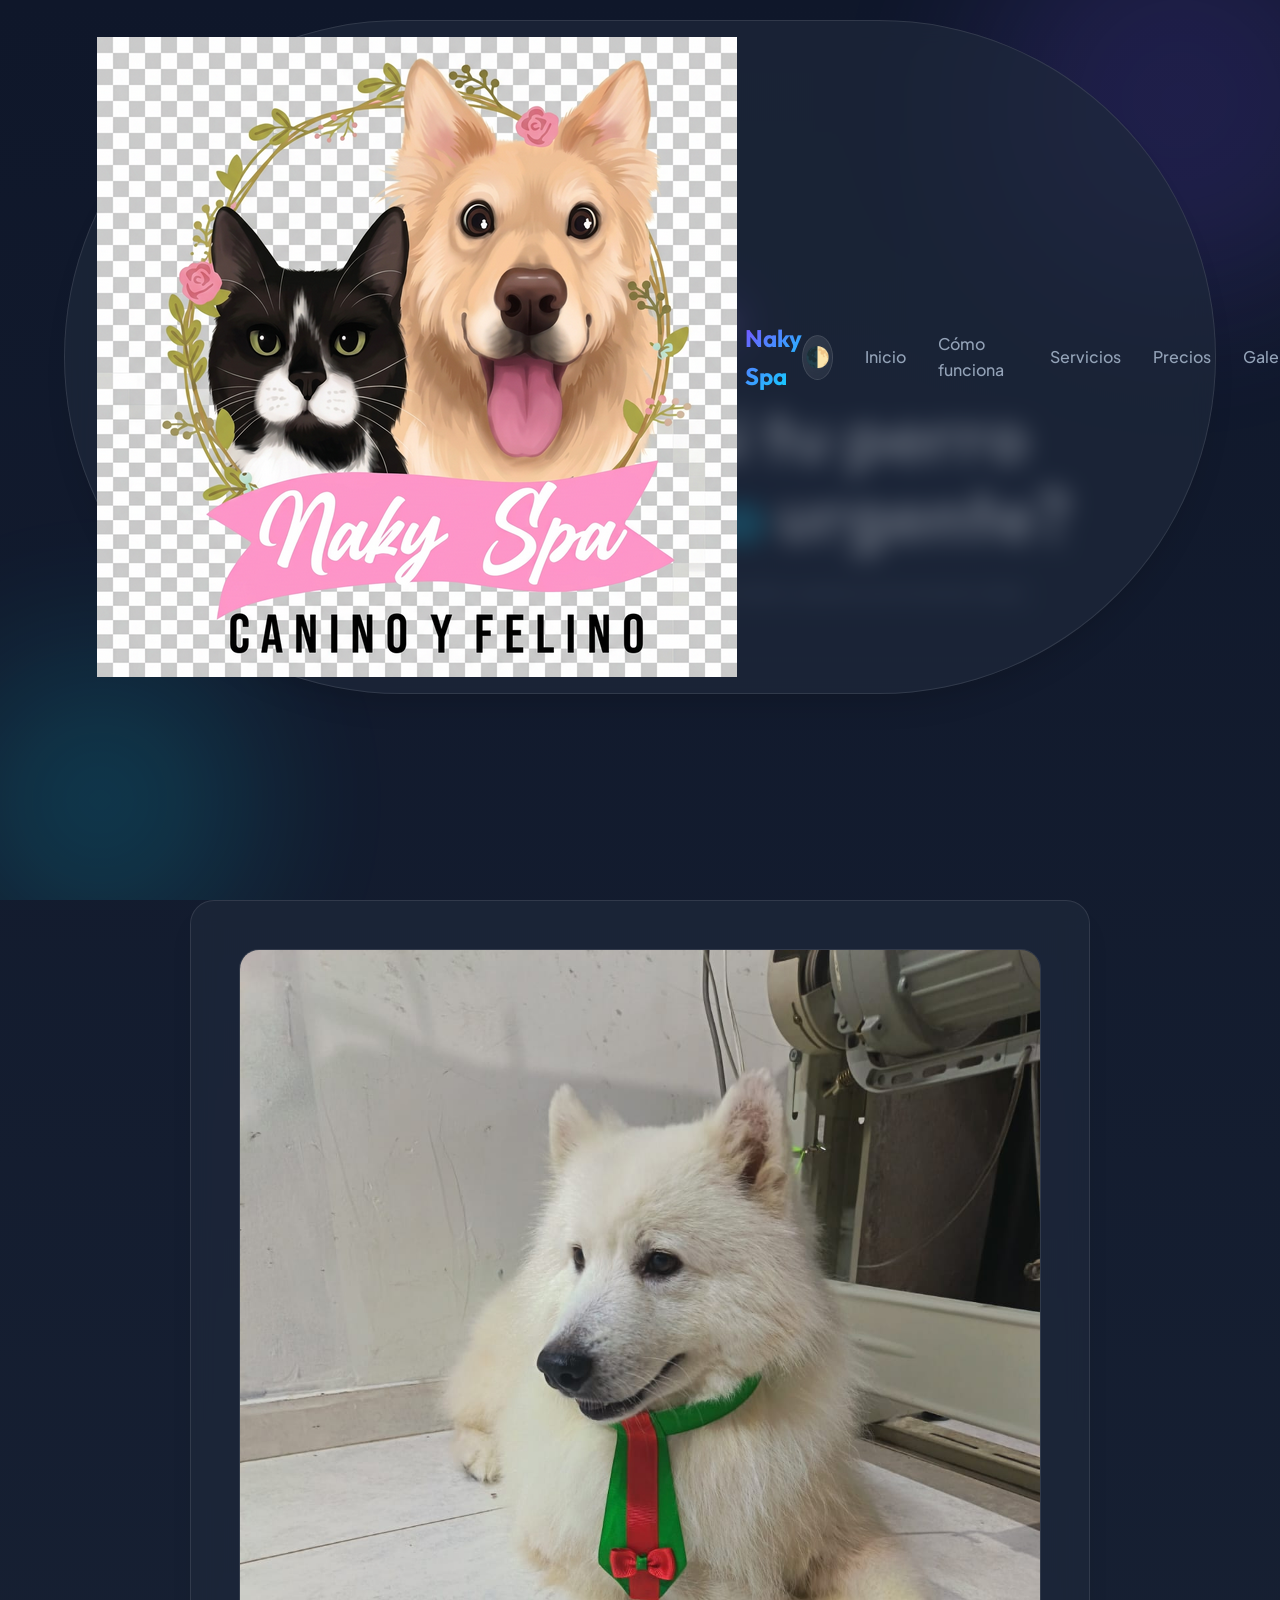
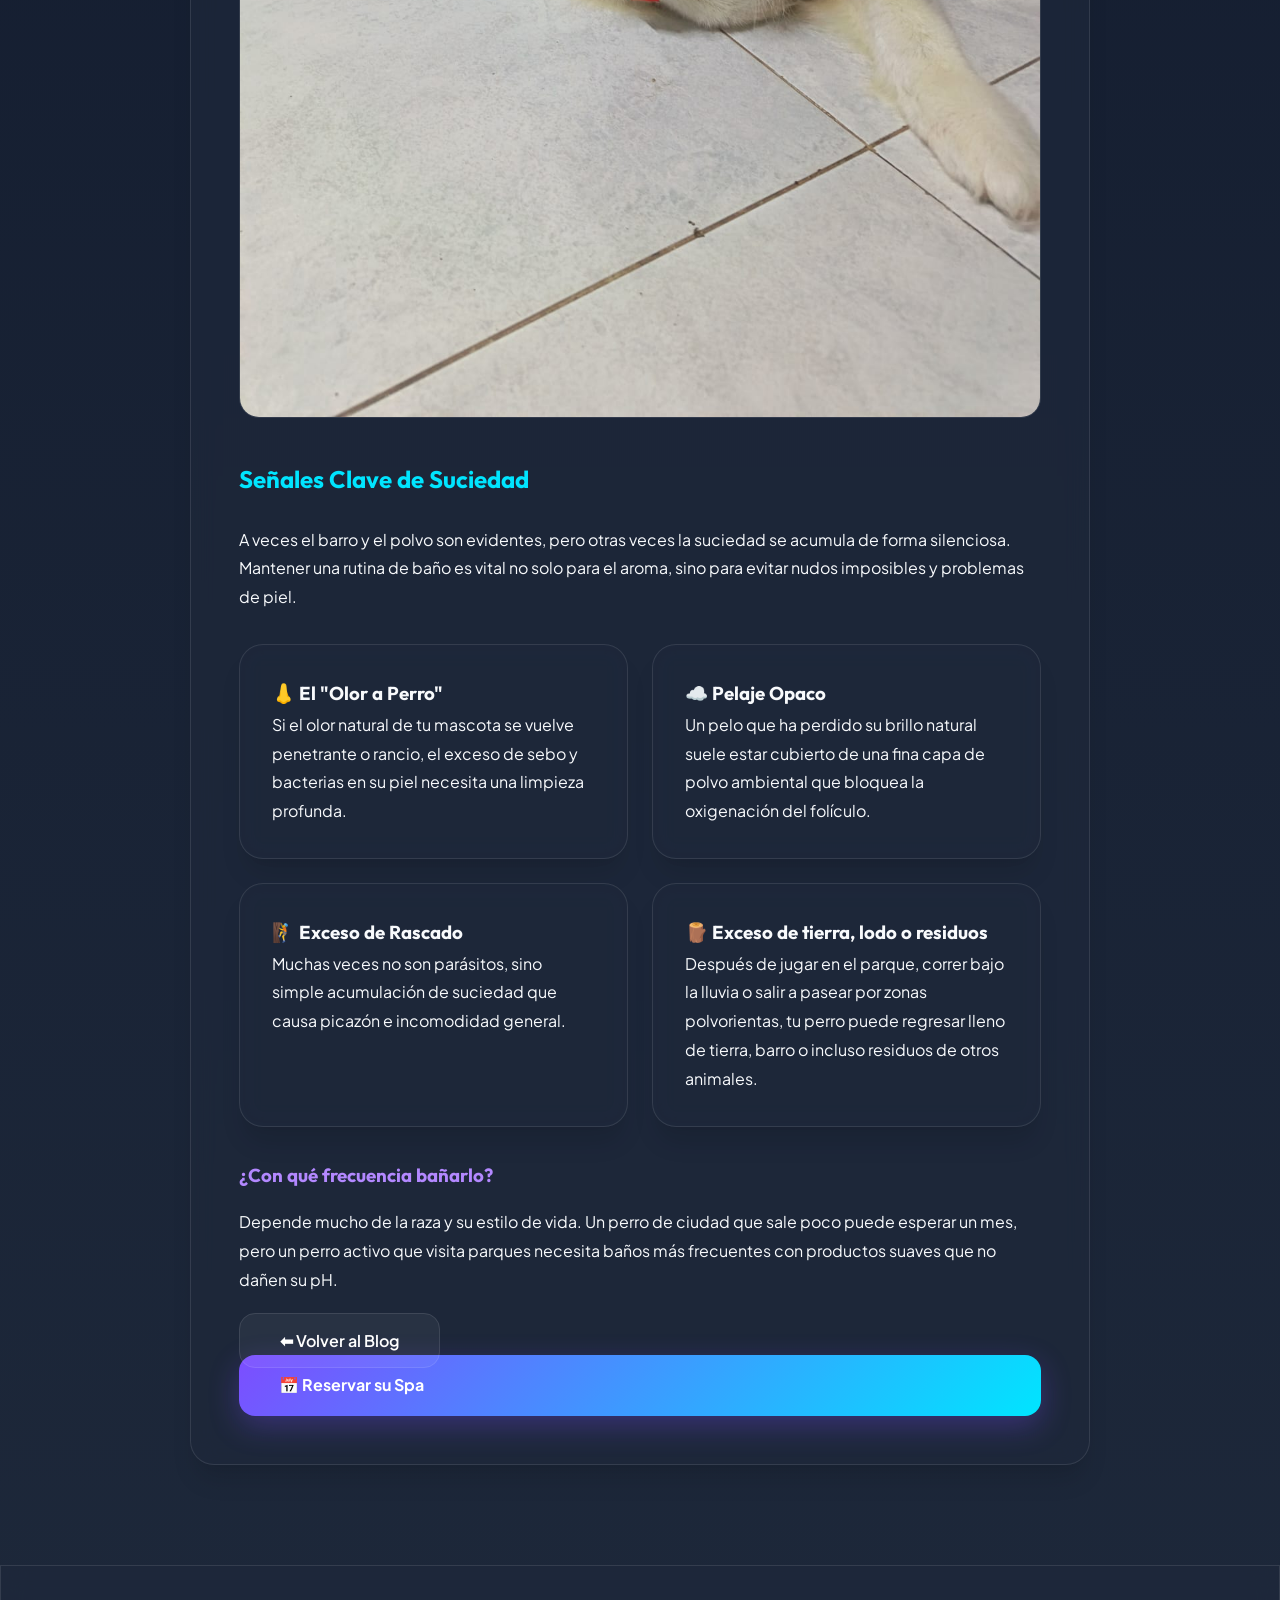
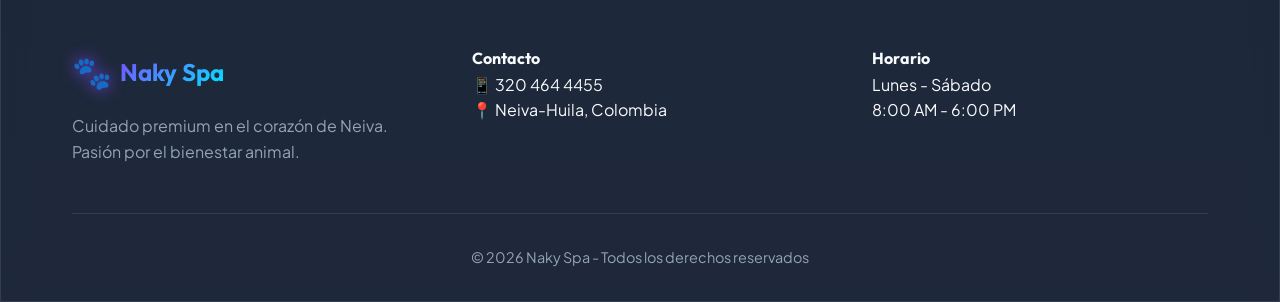
==== Baños.html @ 5f225175 "Add files via upload Signed-off-by: omarcachayag-design <omarcachayag@gmail.com>" ====
<!DOCTYPE html>
<html lang="es">

<head>
    <meta charset="UTF-8">
    <meta name="viewport" content="width=device-width, initial-scale=1.0">
    <title>Higiene y Baño - Naky Spa</title>
    <link rel="stylesheet" href="estilos.css">
</head>

<body>

    <!-- Fondos Animados -->
    <div class="bg-blobs">
        <div class="blob blob-1"></div>
        <div class="blob blob-2"></div>
    </div>
    <div id="emoji-container"></div>
    <div id="notif-container" class="notif-container"></div>


    <!-- Header Glass -->
    <header class="glass">
        <div class="header-contenido">
            <div class="logo">
                <img src="imagenes/logo_transparent.png" alt="Naky Spa Logo" class="logo-img">
                <span class="logo-texto">Naky Spa</span>
            </div>
            <nav>
                <button class="theme-toggle" id="theme-toggle" title="Cambiar modo">🌓</button>
                <a href="index.html#inicio">Inicio</a>
                <a href="index.html#proceso">Cómo funciona</a>
                <a href="index.html#servicios">Servicios</a>
                <a href="index.html#precios">Precios</a>
                <a href="index.html#galeria">Galería</a>
                <a href="blog.html">Blog</a>
                <a href="index.html#carrito" class="btn-nav">Reservar</a>
            </nav>
            <button class="menu-toggle" onclick="toggleMenu()" aria-label="Menu">☰</button>

        </div>
    </header>

    <main>
        <!-- HERO SECTION POST -->
        <section class="hero hero-blog">
            <div class="container">
                <div class="hero-grid" style="grid-template-columns: 1fr;">
                    <div class="hero-text" data-aos="fade-up" style="text-align: center; max-width: 900px; margin: 0 auto;">
                        <span class="hero-badge">🐾 Higiene Canina</span>
                        <h1 class="hero-titulo">¿Cómo saber si tu perro <span class="texto-destacado">necesita un baño</span> urgente?</h1>
                        <p class="hero-descripcion">
                            No esperes a que el olor sea insoportable. Estas señales te dirán cuándo es el momento ideal.
                        </p>
                    </div>
                </div>
            </div>
        </section>

        <!-- POST CONTENT -->
        <section id="contenido-post" style="padding-top: 0;">
            <div class="container">
                <div class="form-glass glass" style="max-width: 900px; margin: 0 auto; line-height: 1.8;">
                    <img src="imagenes/corte7.jpeg" alt="Baño Canino" style="width: 100%; border-radius: 20px; margin-bottom: 2rem; border: 1px solid var(--glass-border);">
                    
                    <h2 style="margin-bottom: 1.5rem; color: var(--secondary);">Señales Clave de Suciedad</h2>
                    <p style="margin-bottom: 1.5rem;">
                        A veces el barro y el polvo son evidentes, pero otras veces la suciedad se acumula de forma silenciosa. Mantener una rutina de baño es vital no solo para el aroma, sino para evitar nudos imposibles y problemas de piel.
                    </p>

                    <div style="display: grid; grid-template-columns: repeat(auto-fit, minmax(300px, 1fr)); gap: 1.5rem; margin: 2rem 0;">
                        <div class="service-card glass">
                            <h3>👃 El "Olor a Perro"</h3>
                            <p>Si el olor natural de tu mascota se vuelve penetrante o rancio, el exceso de sebo y bacterias en su piel necesita una limpieza profunda.</p>
                        </div>
                        <div class="service-card glass">
                            <h3>☁️ Pelaje Opaco</h3>
                            <p>Un pelo que ha perdido su brillo natural suele estar cubierto de una fina capa de polvo ambiental que bloquea la oxigenación del folículo.</p>
                        </div>
                        <div class="service-card glass">
                            <h3>🧗 Exceso de Rascado</h3>
                            <p>Muchas veces no son parásitos, sino simple acumulación de suciedad que causa picazón e incomodidad general.</p>
                        </div>
                        <div class="service-card glass">
                            <h3>🪵 Exceso de tierra, lodo o residuos</h3>
                            <p>Después de jugar en el parque, correr bajo la lluvia o salir a pasear por zonas polvorientas, tu perro puede regresar lleno de tierra, barro o incluso residuos de otros animales.</p>
                        </div>
                    </div>

                    <h3 style="margin: 2rem 0 1rem; color: var(--primary-light);">¿Con qué frecuencia bañarlo?</h3>
                    <p style="margin-bottom: 2rem;">
                        Depende mucho de la raza y su estilo de vida. Un perro de ciudad que sale poco puede esperar un mes, pero un perro activo que visita parques necesita baños más frecuentes con productos suaves que no dañen su pH.
                    </p>

                    <div class="btn-group">
                        <a href="blog.html" class="btn-outline">⬅ Volver al Blog</a>
                        <a href="index.html#carrito" class="btn-main">📅 Reservar su Spa</a>
                    </div>
                </div>
            </div>
        </section>
    </main>

    <footer class="glass">
        <div class="container">
            <div class="footer-grid">
                <div>
                    <div class="logo" style="margin-bottom: 1rem">
                        <span class="logo-icon">🐾</span>
                        <span class="logo-texto">Naky Spa</span>
                    </div>
                    <p style="color: var(--text-muted)">Cuidado premium en el corazón de Neiva. Pasión por el bienestar animal.</p>
                </div>
                <div>
                    <h4>Contacto</h4>
                    <p>📱 320 464 4455</p>
                    <p>📍 Neiva-Huila, Colombia</p>
                </div>
                <div>
                    <h4>Horario</h4>
                    <p>Lunes - Sábado</p>
                    <p>8:00 AM - 6:00 PM</p>
                </div>
            </div>
            <div class="footer-bottom">
                <p>© 2026 Naky Spa - Todos los derechos reservados</p>
            </div>
        </div>
    </footer>

    <script>
        // Theme Management
        const themeToggle = document.getElementById('theme-toggle');
        const body = document.body;

        const currentTheme = localStorage.getItem('theme');
        if (currentTheme) {
            body.classList.add(currentTheme);
            if (currentTheme === 'light-mode') {
                themeToggle.innerText = '🌙';
            }
        }

        themeToggle.addEventListener('click', () => {
            body.classList.toggle('light-mode');
            let theme = 'dark-mode';
            if (body.classList.contains('light-mode')) {
                theme = 'light-mode';
                themeToggle.innerText = '🌙';
            } else {
                themeToggle.innerText = '🌓';
            }
            localStorage.setItem('theme', theme);
        });

        // Floating Emojis Logic
        const emojiContainer = document.getElementById('emoji-container');
        const emojis = ['🐶', '🐱', '🐾', '✨', '🛁'];

        function createFloatingEmoji() {
            const emoji = document.createElement('div');
            emoji.className = 'floating-emoji';
            emoji.innerText = emojis[Math.floor(Math.random() * emojis.length)];
            emoji.style.left = Math.random() * 100 + 'vw';
            const size = 1.5 + Math.random() * 2;
            emoji.style.fontSize = size + 'rem';
            const duration = 8 + Math.random() * 4;
            emoji.style.animationDuration = duration + 's';
            emojiContainer.appendChild(emoji);
            setTimeout(() => { emoji.remove(); }, duration * 1000);
        }
        setInterval(createFloatingEmoji, 800);

        function toggleMenu() {
            const nav = document.querySelector('header nav');
            nav.classList.toggle('active');
        }

        function closeMenu() {
            const nav = document.querySelector('header nav');
            nav.classList.remove('active');
        }
    </script>
</body>

</html>
---- estilos.css ----
/* ============================================
   NAKY SPA - MODERN PREMIUM DESIGN SYSTEM
   ============================================ */

@import url('https://fonts.googleapis.com/css2?family=Outfit:wght@300;400;500;600;700;800&family=Plus+Jakarta+Sans:wght@300;400;500;600;700;800&display=swap');

:root {
    /* Color Palette - Premium Lavender & Mint */
    --primary: #7C4DFF;
    --primary-light: #B388FF;
    --primary-dark: #6200EA;
    --secondary: #00E5FF;
    --accent: #FF4081;

    /* Neutral Palette */
    --bg-dark: #0F172A;
    --bg-card: rgba(30, 41, 59, 0.7);
    --text-main: #F8FAFC;
    --text-muted: #94A3B8;
    --white: #FFFFFF;

    /* Gradients */
    --grad-primary: linear-gradient(135deg, #7C4DFF 0%, #00E5FF 100%);
    --grad-dark: linear-gradient(180deg, #0F172A 0%, #1E293B 100%);
    --grad-glass: linear-gradient(135deg, rgba(255, 255, 255, 0.1) 0%, rgba(255, 255, 255, 0.05) 100%);

    /* Glassmorphism */
    --glass-bg: rgba(30, 41, 59, 0.7);
    --glass-border: rgba(255, 255, 255, 0.1);
    --glass-blur: blur(12px);

    /* Layout & Effects */
    --shadow-sm: 0 2px 4px rgba(0, 0, 0, 0.1);
    --shadow-md: 0 10px 15px -3px rgba(0, 0, 0, 0.1), 0 4px 6px -2px rgba(0, 0, 0, 0.05);
    --shadow-lg: 0 20px 25px -5px rgba(0, 0, 0, 0.1), 0 10px 10px -5px rgba(0, 0, 0, 0.04);
    --radius-sm: 8px;
    --radius-md: 16px;
    --radius-lg: 24px;
    --radius-full: 9999px;

    --transition: all 0.4s cubic-bezier(0.4, 0, 0.2, 1);
}

/* Light Mode Overrides */
body.light-mode {
    --bg-dark: #F8FAFC;
    --grad-dark: linear-gradient(180deg, #F8FAFC 0%, #E2E8F0 100%);
    --bg-card: rgba(255, 255, 255, 0.7);
    --text-main: #0F172A;
    --text-muted: #475569;
    --glass-bg: rgba(255, 255, 255, 0.7);
    --glass-border: rgba(15, 23, 42, 0.1);
}

body.light-mode .blob {
    opacity: 0.1;
}

body.light-mode .glass-hover:hover {
    background: rgba(15, 23, 42, 0.05);
}

body.light-mode .btn-outline,
body.light-mode .form-group input,
body.light-mode .form-group select,
body.light-mode nav a:hover,
body.light-mode nav a.active,
body.light-mode .menu-toggle {
    color: var(--text-main) !important;
}

body.light-mode .hero-titulo,
body.light-mode .seccion-header h2,
body.light-mode .price-value {
    color: var(--text-main);
}


/* Theme Toggle Button */
.theme-toggle {
    background: var(--grad-glass);
    border: 1px solid var(--glass-border);
    backdrop-filter: var(--glass-blur);
    width: 45px;
    height: 45px;
    border-radius: 50%;
    display: flex;
    align-items: center;
    justify-content: center;
    cursor: pointer;
    font-size: 1.25rem;
    transition: var(--transition);
    color: var(--white);
}

.theme-toggle:hover {
    transform: rotate(15deg) scale(1.1);
    border-color: var(--primary);
}

body.light-mode .theme-toggle {
    color: var(--bg-dark);
}

/* Floating Emojis Background */
#emoji-container {
    position: fixed;
    top: 0;
    left: 0;
    width: 100%;
    height: 100%;
    pointer-events: none;
    z-index: -1;
    overflow: hidden;
}

.floating-emoji {
    position: absolute;
    bottom: -50px;
    font-size: 2rem;
    opacity: 0.4;
    user-select: none;
    animation: floatUp 10s linear forwards;
}

@keyframes floatUp {
    0% {
        transform: translateY(0) rotate(0deg);
        opacity: 0;
    }

    10% {
        opacity: 0.4;
    }

    90% {
        opacity: 0.4;
    }

    100% {
        transform: translateY(-110vh) rotate(360deg);
        opacity: 0;
    }
}

body.light-mode .floating-emoji {
    opacity: 0.3;
}

/* Base Styles */
* {


    margin: 0;
    padding: 0;
    box-sizing: border-box;
}

html {
    scroll-behavior: smooth;
}

body {
    font-family: 'Plus Jakarta Sans', sans-serif;
    background-color: var(--bg-dark);
    background-image: var(--grad-dark);
    color: var(--text-main);
    line-height: 1.6;
    overflow-x: hidden;
    min-height: 100vh;
}

h1,
h2,
h3,
h4,
.logo-texto {
    font-family: 'Outfit', sans-serif;
    font-weight: 700;
}

a {
    text-decoration: none;
    color: inherit;
    transition: var(--transition);
}

ul {
    list-style: none;
}

/* Glassmorphism Utilities */
.glass {
    background: var(--glass-bg);
    backdrop-filter: var(--glass-blur);
    border: 1px solid var(--glass-border);
    box-shadow: var(--shadow-lg);
}

.glass-hover:hover {
    background: rgba(255, 255, 255, 0.15);
    border-color: rgba(255, 255, 255, 0.2);
    transform: translateY(-5px);
}

/* Layout */
.container {
    max-width: 1200px;
    margin: 0 auto;
    padding: 0 2rem;
}

section {
    padding: 100px 0;
    position: relative;
    overflow: hidden;
}

/* Animaciones de fondo */
.bg-blobs {
    position: fixed;
    top: 0;
    left: 0;
    width: 100%;
    height: 100%;
    z-index: -1;
    overflow: hidden;
}

.blob {
    position: absolute;
    filter: blur(80px);
    opacity: 0.15;
    border-radius: 50%;
    animation: move 20s infinite alternate;
}

.blob-1 {
    width: 400px;
    height: 400px;
    background: var(--primary);
    top: -100px;
    right: -100px;
}

.blob-2 {
    width: 300px;
    height: 300px;
    background: var(--secondary);
    bottom: -50px;
    left: -50px;
    animation-delay: -5s;
}

@keyframes move {
    from {
        transform: translate(0, 0);
    }

    to {
        transform: translate(100px, 100px);
    }
}

/* ============================================
   COMPONENTES
   ============================================ */

/* Header */
header {
    position: fixed;
    top: 20px;
    left: 50%;
    transform: translateX(-50%);
    width: 90%;
    max-width: 1200px;
    z-index: 1000;
    padding: 1rem 2rem;
    border-radius: var(--radius-full);
    transition: var(--transition);
}

header.scrolled {
    top: 0;
    width: 100%;
    max-width: none;
    border-radius: 0;
    padding: 0.8rem 2rem;
    background: rgba(15, 23, 42, 0.9);
}

.header-contenido {
    display: flex;
    justify-content: space-between;
    align-items: center;
}

.logo {
    display: flex;
    align-items: center;
    gap: 0.5rem;
    font-size: 1.5rem;
}

.logo-icon {
    font-size: 2rem;
    filter: drop-shadow(0 0 8px var(--primary));
}

.logo-texto {
    background: var(--grad-primary);
    -webkit-background-clip: text;
    background-clip: text;
    -webkit-text-fill-color: transparent;
}

nav {
    display: flex;
    gap: 2rem;
    align-items: center;
}

nav a {
    font-weight: 500;
    color: var(--text-muted);
}

nav a:hover,
nav a.active {
    color: var(--white);
    text-shadow: 0 0 10px rgba(255, 255, 255, 0.5);
}

.btn-nav {
    padding: 0.6rem 1.5rem;
    background: var(--grad-primary);
    border-radius: var(--radius-full);
    color: var(--white) !important;
    font-weight: 600;
    box-shadow: 0 4px 15px rgba(124, 77, 255, 0.3);
}

.btn-nav:hover {
    transform: translateY(-2px);
    box-shadow: 0 6px 20px rgba(124, 77, 255, 0.5);
}

/* Hero Section */
.hero {
    min-height: 100vh;
    display: flex;
    align-items: center;
    padding-top: 120px;
}

.hero-grid {
    display: grid;
    grid-template-columns: 1fr 1fr;
    gap: 4rem;
    align-items: center;
}

.hero-badge {
    display: inline-block;
    padding: 1.9rem 1.4rem;
    background: rgba(124, 77, 255, 0.1);
    border: 1px solid rgba(124, 77, 255, 0.2);
    border-radius: var(--radius-full);
    color: var(--primary-light);
    font-size: 1.4rem;
    font-weight: 900;
    margin-bottom: 1.5rem;
}

.hero-titulo {
    font-size: 4.5rem;
    line-height: 1.1;
    margin-bottom: 1.5rem;
}

.texto-destacado {
    background: var(--grad-primary);
    -webkit-background-clip: text;
    background-clip: text;
    -webkit-text-fill-color: transparent;
}

.hero-descripcion {
    font-size: 1.125rem;
    color: var(--text-muted);
    margin-bottom: 2.5rem;
    max-width: 900px;
}

.hero-buttons {
    display: flex;
    gap: 1.5rem;
}

.btn-main {
    padding: 1rem 2.5rem;
    background: var(--grad-primary);
    border-radius: var(--radius-md);
    color: var(--white);
    font-weight: 700;
    display: flex;
    align-items: center;
    gap: 0.5rem;
    box-shadow: 0 10px 30px rgba(124, 77, 255, 0.3);
}

.btn-outline {
    padding: 1rem 2.5rem;
    border: 1px solid var(--glass-border);
    background: rgba(255, 255, 255, 0.05);
    border-radius: var(--radius-md);
    color: var(--white);
    font-weight: 600;
}

.hero-image-container {
    position: relative;
}

.hero-img-main {
    width: 100%;
    height: 500px;
    object-fit: cover;
    border-radius: var(--radius-lg);
    border: 1px solid var(--glass-border);
    box-shadow: var(--shadow-lg);
}

.hero-floating-card {
    position: absolute;
    bottom: 30px;
    right: -20px;
    padding: 1.5rem;
    border-radius: var(--radius-md);
    display: flex;
    align-items: center;
    gap: 1rem;
    animation: float 4s infinite ease-in-out;
}

@keyframes float {

    0%,
    100% {
        transform: translateY(0);
    }

    50% {
        transform: translateY(-20px);
    }
}

/* Features */
.features-grid {
    display: grid;
    grid-template-columns: repeat(auto-fit, minmax(250px, 1fr));
    gap: 2rem;
}

.feature-card {
    padding: 2.5rem;
    border-radius: var(--radius-lg);
    text-align: center;
}

.feature-icon {
    font-size: 3rem;
    margin-bottom: 1.5rem;
    display: block;
}

/* Step-by-Step (Didactic) */
.steps-container {
    display: grid;
    grid-template-columns: repeat(4, 1fr);
    gap: 2rem;
    margin-top: 4rem;
}

.step-card {
    padding: 2rem;
    border-radius: var(--radius-lg);
    position: relative;
}

.step-number {
    position: absolute;
    top: -20px;
    left: 20px;
    width: 40px;
    height: 40px;
    background: var(--grad-primary);
    border-radius: 50%;
    display: flex;
    align-items: center;
    justify-content: center;
    font-weight: 800;
}

/* Services */
.seccion-header {
    text-align: center;
    margin-bottom: 4rem;
}

.seccion-header h2 {
    font-size: 3rem;
    margin-top: 1rem;
}

.services-grid {
    display: grid;
    grid-template-columns: repeat(auto-fit, minmax(320px, 1fr));
    gap: 2rem;
}

.service-card {
    padding: 2rem;
    border-radius: var(--radius-lg);
    border: 1px solid var(--glass-border);
    transition: var(--transition);
}

.service-icon {
    font-size: 2.5rem;
    margin-bottom: 1.5rem;
}

/* Pricing */
.pricing-grid {
    display: grid;
    grid-template-columns: repeat(auto-fit, minmax(300px, 1fr));
    gap: 2rem;
    align-items: flex-start;
}

.price-card {
    padding: 3rem 2rem;
    border-radius: var(--radius-lg);
    text-align: center;
}

.price-card.featured {
    border: 2px solid var(--primary);
    transform: scale(1.05);
    background: rgba(124, 77, 255, 0.1);
}

.price-value {
    font-size: 3rem;
    font-weight: 800;
    margin: 1.5rem 0;
}

.price-features {
    margin-bottom: 2rem;
    text-align: left;
}

.price-features li {
    padding: 0.8rem 0;
    color: var(--text-muted);
    border-bottom: 1px solid var(--glass-border);
}

/* Form */
.booking-container {
    display: grid;
    grid-template-columns: 1.2fr 0.8fr;
    gap: 3rem;
}

.form-glass {
    padding: 3rem;
    border-radius: var(--radius-lg);
}

.form-group {
    margin-bottom: 1.5rem;
}

.form-group label {
    display: block;
    margin-bottom: 0.5rem;
    font-size: 0.9rem;
    color: var(--text-muted);
}

.form-group input,
.form-group select {
    width: 100%;
    padding: 1rem;
    background: rgba(255, 255, 255, 0.05);
    border: 1px solid var(--glass-border);
    border-radius: var(--radius-sm);
    color: var(--white);
    outline: none;
}

.form-group input:focus {
    border-color: var(--primary);
}

.btn-back-packages {
    transition: var(--transition);
}

.btn-back-packages:hover {
    color: var(--primary) !important;
    transform: translateX(-5px);
}

/* Notificaciones Toast */
.notif-container {
    position: fixed;
    top: 30px;
    right: 30px;
    z-index: 9999;
    display: flex;
    flex-direction: column;
    gap: 10px;
    pointer-events: none;
}

.toast {
    background: var(--glass-bg);
    backdrop-filter: var(--glass-blur);
    border: 1px solid var(--primary);
    padding: 1rem 2rem;
    border-radius: var(--radius-md);
    box-shadow: 0 10px 30px rgba(124, 77, 255, 0.2);
    display: flex;
    align-items: center;
    gap: 1rem;
    color: var(--text-main);
    transform: translateX(120%);
    transition: all 0.5s cubic-bezier(0.68, -0.55, 0.265, 1.55);
}

.toast.active {
    transform: translateX(0);
}

.toast-icon {
    font-size: 1.5rem;
    background: var(--grad-primary);
    -webkit-background-clip: text;
    background-clip: text;
    -webkit-text-fill-color: transparent;
}

@media (max-width: 640px) {
    .notif-container {
        top: auto;
        bottom: 20px;
        right: 20px;
        left: 20px;
        width: auto;
    }
    
    .toast {
        transform: translateY(150%);
        justify-content: center;
    }
    
    .toast.active {
        transform: translateY(0);
    }
}

/* Gallery - Masonry Style Grid */
.galeria-grid {
    columns: 4 250px;
    column-gap: 1.5rem;
}

.galeria-item {
    break-inside: avoid;
    margin-bottom: 1.5rem;
    border-radius: var(--radius-md);
    overflow: hidden;
    position: relative;
}

.galeria-item img {
    width: 100%;
    display: block;
}

.galeria-overlay {
    position: absolute;
    inset: 0;
    background: linear-gradient(to top, rgba(124, 77, 255, 0.8), transparent);
    opacity: 0;
    display: flex;
    align-items: flex-end;
    padding: 1.5rem;
    transition: var(--transition);
}

.galeria-item:hover .galeria-overlay {
    opacity: 1;
}

/* Footer */
footer {
    padding: 5rem 0 2rem;
    background: rgba(15, 23, 42, 0.5);
    border-top: 1px solid var(--glass-border);
}

.footer-grid {
    display: grid;
    grid-template-columns: repeat(auto-fit, minmax(200px, 1fr));
    gap: 4rem;
    margin-bottom: 3rem;
}

.footer-bottom {
    text-align: center;
    padding-top: 2rem;
    border-top: 1px solid var(--glass-border);
    color: var(--text-muted);
    font-size: 0.9rem;
}

/* Responsiveness */
@media (max-width: 968px) {
    section {
        padding: 60px 0;
    }

    .menu-toggle {
        display: flex !important;
        align-items: center;
        justify-content: center;
        background: var(--grad-glass);
        border: 1px solid var(--glass-border);
        color: var(--white);
        font-size: 1.5rem;
        width: 45px;
        height: 45px;
        border-radius: var(--radius-sm);
        cursor: pointer;
        z-index: 1001;
    }

    nav {
        display: flex !important;
        flex-direction: column;
        position: fixed;
        top: 0;
        right: -100%;
        width: 80%;
        max-width: 300px;
        height: 100vh;
        background: var(--bg-dark);
        backdrop-filter: blur(20px);
        padding: 100px 2rem;
        gap: 1.5rem;
        transition: var(--transition);
        border-left: 1px solid var(--glass-border);
        z-index: 1000;
        box-shadow: -10px 0 30px rgba(0, 0, 0, 0.5);
    }

    nav.active {
        right: 0;
    }

    nav a {
        font-size: 1.1rem;
        width: 100%;
        padding: 0.5rem 0;
        color: var(--text-muted);
    }

    nav a:hover,
    nav a.active {
        color: var(--white);
    }

    .theme-toggle {
        order: -1;
        margin-bottom: 1rem;
    }

    .hero-grid {
        grid-template-columns: 1fr;
        text-align: center;
    }

    .hero-titulo {
        font-size: 2.8rem;
    }

    .hero-descripcion {
        margin: 0 auto 2.5rem;
    }

    .hero-buttons {
        justify-content: center;
    }

    .steps-container {
        grid-template-columns: repeat(2, 1fr);
    }

    .booking-container {
        grid-template-columns: 1.1fr 0.9fr;
        gap: 1.5rem;
        align-items: stretch;
    }

    .form-glass,
    .resumen-glass {
        padding: 1.5rem;
    }

    .galeria-grid {
        display: grid !important;
        grid-template-columns: repeat(3, 1fr) !important;
        gap: 0.5rem;
    }

    .galeria-item {
        margin-bottom: 0;
    }
}

@media (max-width: 640px) {
    section {
        padding: 40px 0;
    }

    .steps-container {
        grid-template-columns: 1fr;
    }

    .booking-container {
        grid-template-columns: 1fr 1fr;
        gap: 0.8rem;
    }

    .resumen-glass h3 {
        font-size: 1rem;
    }

    #total {
        font-size: 1.4rem;
    }

    .cta-final h2 {
        font-size: 1.8rem !important;
        line-height: 1.2;
    }

    .cta-final p {
        font-size: 1rem;
        margin-bottom: 2rem;
    }

    .galeria-grid {
        grid-template-columns: repeat(3, 1fr) !important;
    }
}


@media (max-width: 480px) {
    .booking-container {
        grid-template-columns: 1fr;
        /* Too narrow for side-by-side */
    }
}
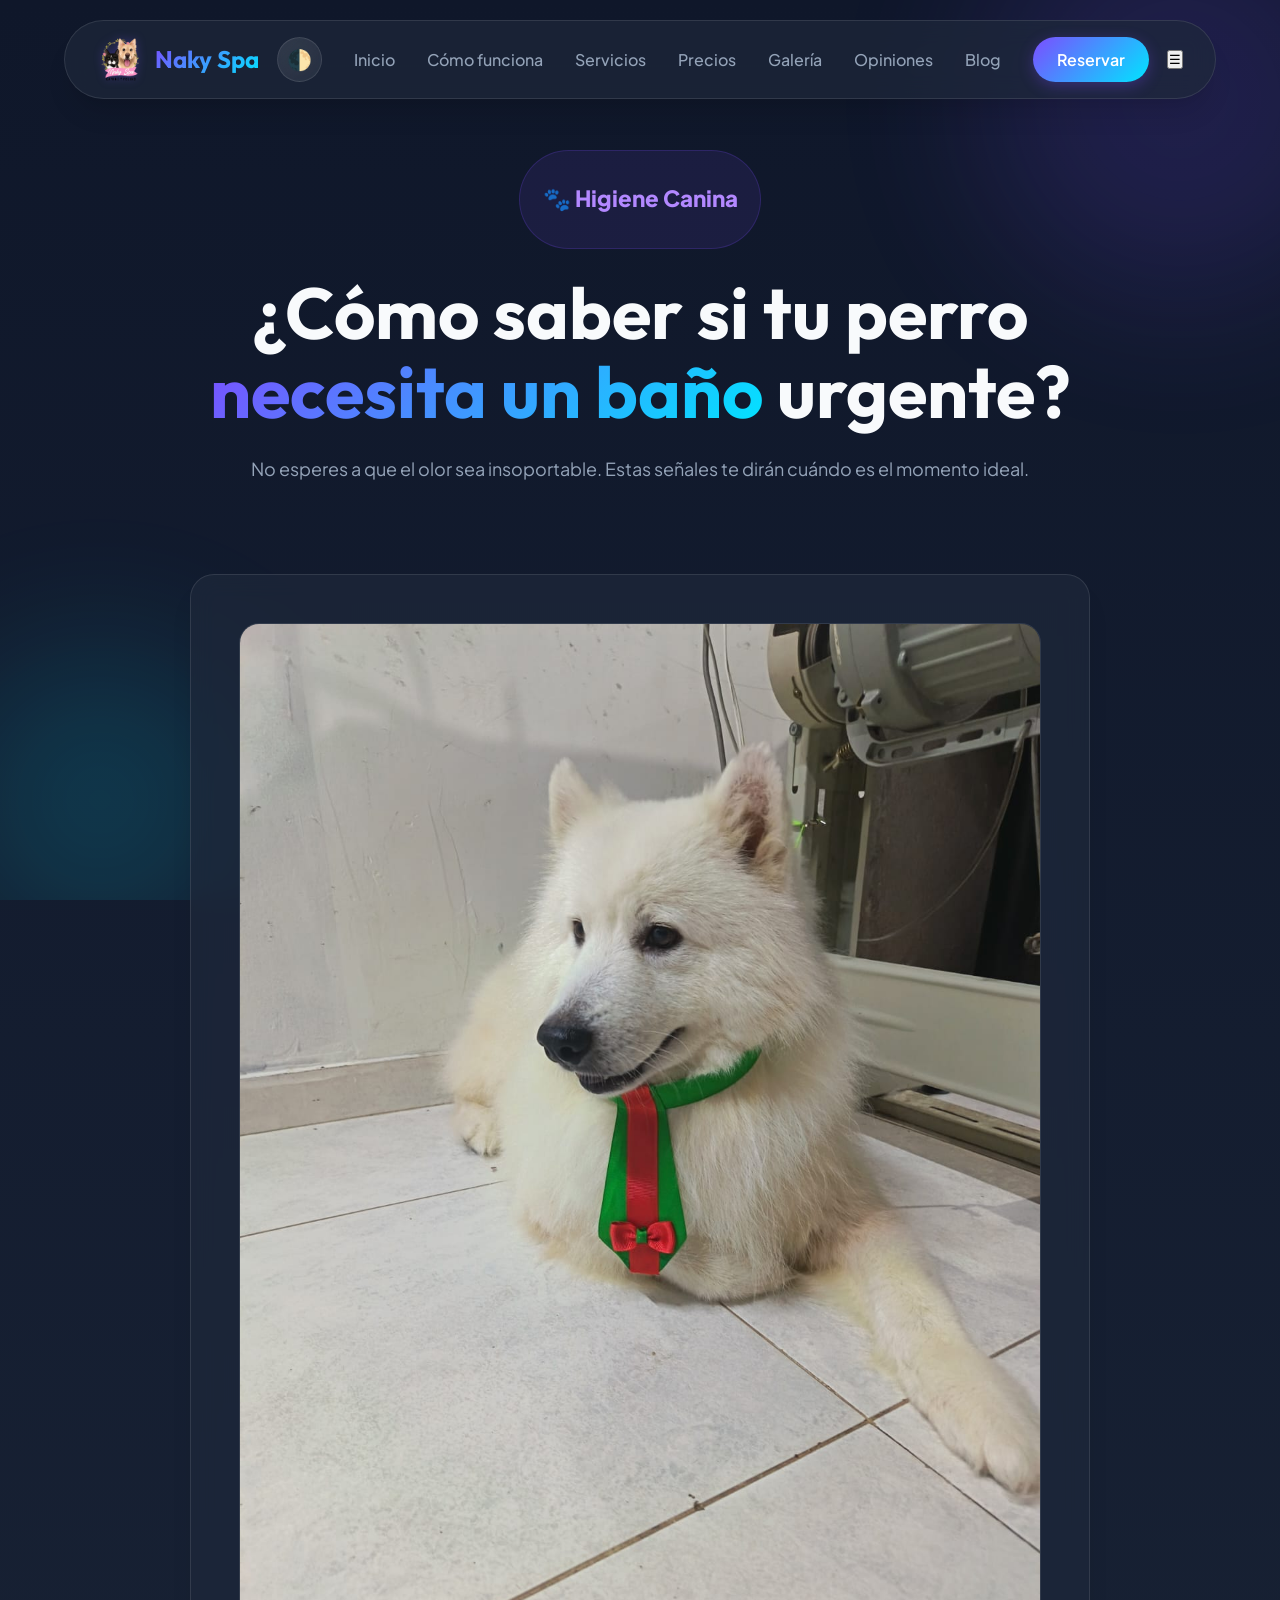
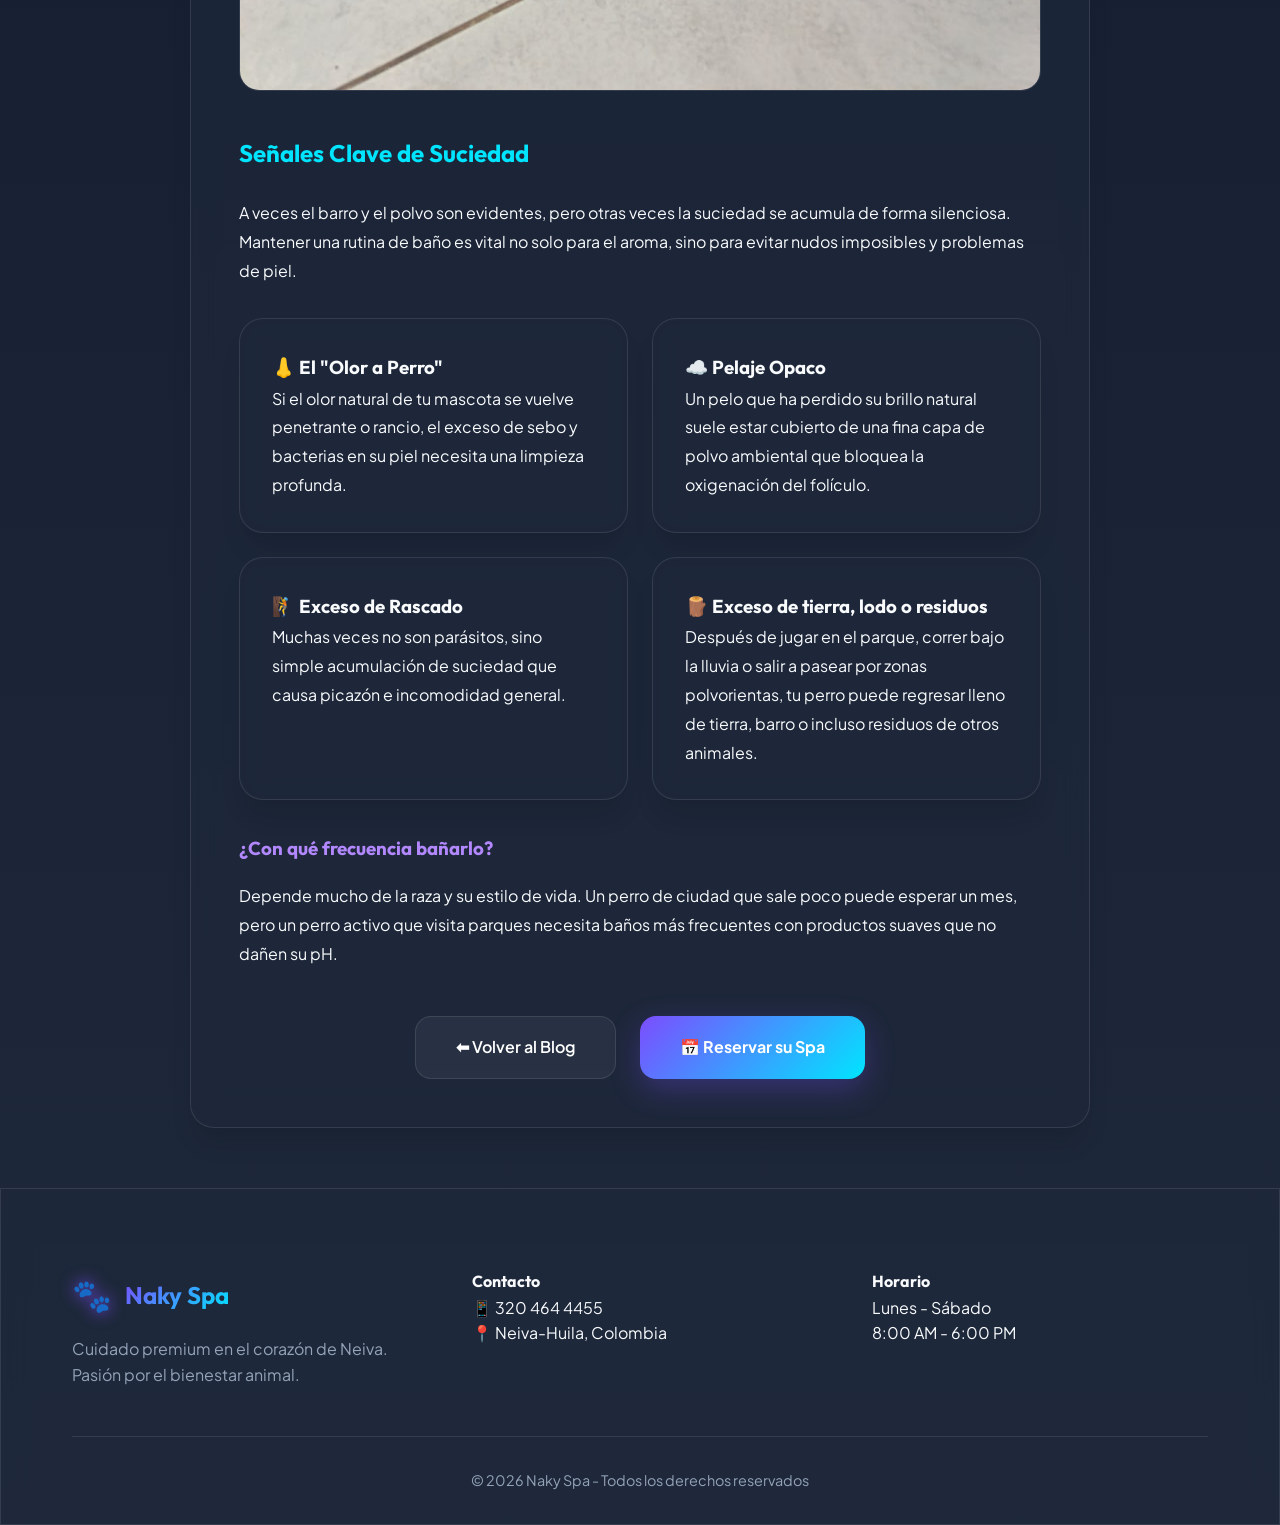
==== commit 6169dee9: "Ajuste de pagina principal y diseño completo" ====
--- a/Baños.html
+++ b/Baños.html
@@ -33,6 +33,7 @@
                 <a href="index.html#servicios">Servicios</a>
                 <a href="index.html#precios">Precios</a>
                 <a href="index.html#galeria">Galería</a>
+                <a href="index.html#testimonios">Opiniones</a>
                 <a href="blog.html">Blog</a>
                 <a href="index.html#carrito" class="btn-nav">Reservar</a>
             </nav>
--- a/estilos.css
+++ b/estilos.css
@@ -1,881 +1,1012 @@
-/* ============================================
-   NAKY SPA - MODERN PREMIUM DESIGN SYSTEM
-   ============================================ */
-
-@import url('https://fonts.googleapis.com/css2?family=Outfit:wght@300;400;500;600;700;800&family=Plus+Jakarta+Sans:wght@300;400;500;600;700;800&display=swap');
-
-:root {
-    /* Color Palette - Premium Lavender & Mint */
-    --primary: #7C4DFF;
-    --primary-light: #B388FF;
-    --primary-dark: #6200EA;
-    --secondary: #00E5FF;
-    --accent: #FF4081;
-
-    /* Neutral Palette */
-    --bg-dark: #0F172A;
-    --bg-card: rgba(30, 41, 59, 0.7);
-    --text-main: #F8FAFC;
-    --text-muted: #94A3B8;
-    --white: #FFFFFF;
-
-    /* Gradients */
-    --grad-primary: linear-gradient(135deg, #7C4DFF 0%, #00E5FF 100%);
-    --grad-dark: linear-gradient(180deg, #0F172A 0%, #1E293B 100%);
-    --grad-glass: linear-gradient(135deg, rgba(255, 255, 255, 0.1) 0%, rgba(255, 255, 255, 0.05) 100%);
-
-    /* Glassmorphism */
-    --glass-bg: rgba(30, 41, 59, 0.7);
-    --glass-border: rgba(255, 255, 255, 0.1);
-    --glass-blur: blur(12px);
-
-    /* Layout & Effects */
-    --shadow-sm: 0 2px 4px rgba(0, 0, 0, 0.1);
-    --shadow-md: 0 10px 15px -3px rgba(0, 0, 0, 0.1), 0 4px 6px -2px rgba(0, 0, 0, 0.05);
-    --shadow-lg: 0 20px 25px -5px rgba(0, 0, 0, 0.1), 0 10px 10px -5px rgba(0, 0, 0, 0.04);
-    --radius-sm: 8px;
-    --radius-md: 16px;
-    --radius-lg: 24px;
-    --radius-full: 9999px;
-
-    --transition: all 0.4s cubic-bezier(0.4, 0, 0.2, 1);
-}
-
-/* Light Mode Overrides */
-body.light-mode {
-    --bg-dark: #F8FAFC;
-    --grad-dark: linear-gradient(180deg, #F8FAFC 0%, #E2E8F0 100%);
-    --bg-card: rgba(255, 255, 255, 0.7);
-    --text-main: #0F172A;
-    --text-muted: #475569;
-    --glass-bg: rgba(255, 255, 255, 0.7);
-    --glass-border: rgba(15, 23, 42, 0.1);
-}
-
-body.light-mode .blob {
-    opacity: 0.1;
-}
-
-body.light-mode .glass-hover:hover {
-    background: rgba(15, 23, 42, 0.05);
-}
-
-body.light-mode .btn-outline,
-body.light-mode .form-group input,
-body.light-mode .form-group select,
-body.light-mode nav a:hover,
-body.light-mode nav a.active,
-body.light-mode .menu-toggle {
-    color: var(--text-main) !important;
-}
-
-body.light-mode .hero-titulo,
-body.light-mode .seccion-header h2,
-body.light-mode .price-value {
-    color: var(--text-main);
-}
-
-
-/* Theme Toggle Button */
-.theme-toggle {
-    background: var(--grad-glass);
-    border: 1px solid var(--glass-border);
-    backdrop-filter: var(--glass-blur);
-    width: 45px;
-    height: 45px;
-    border-radius: 50%;
-    display: flex;
-    align-items: center;
-    justify-content: center;
-    cursor: pointer;
-    font-size: 1.25rem;
-    transition: var(--transition);
-    color: var(--white);
-}
-
-.theme-toggle:hover {
-    transform: rotate(15deg) scale(1.1);
-    border-color: var(--primary);
-}
-
-body.light-mode .theme-toggle {
-    color: var(--bg-dark);
-}
-
-/* Floating Emojis Background */
-#emoji-container {
-    position: fixed;
-    top: 0;
-    left: 0;
-    width: 100%;
-    height: 100%;
-    pointer-events: none;
-    z-index: -1;
-    overflow: hidden;
-}
-
-.floating-emoji {
-    position: absolute;
-    bottom: -50px;
-    font-size: 2rem;
-    opacity: 0.4;
-    user-select: none;
-    animation: floatUp 10s linear forwards;
-}
-
-@keyframes floatUp {
-    0% {
-        transform: translateY(0) rotate(0deg);
-        opacity: 0;
-    }
-
-    10% {
-        opacity: 0.4;
-    }
-
-    90% {
-        opacity: 0.4;
-    }
-
-    100% {
-        transform: translateY(-110vh) rotate(360deg);
-        opacity: 0;
-    }
-}
-
-body.light-mode .floating-emoji {
-    opacity: 0.3;
-}
-
-/* Base Styles */
-* {
-
-
-    margin: 0;
-    padding: 0;
-    box-sizing: border-box;
-}
-
-html {
-    scroll-behavior: smooth;
-}
-
-body {
-    font-family: 'Plus Jakarta Sans', sans-serif;
-    background-color: var(--bg-dark);
-    background-image: var(--grad-dark);
-    color: var(--text-main);
-    line-height: 1.6;
-    overflow-x: hidden;
-    min-height: 100vh;
-}
-
-h1,
-h2,
-h3,
-h4,
-.logo-texto {
-    font-family: 'Outfit', sans-serif;
-    font-weight: 700;
-}
-
-a {
-    text-decoration: none;
-    color: inherit;
-    transition: var(--transition);
-}
-
-ul {
-    list-style: none;
-}
-
-/* Glassmorphism Utilities */
-.glass {
-    background: var(--glass-bg);
-    backdrop-filter: var(--glass-blur);
-    border: 1px solid var(--glass-border);
-    box-shadow: var(--shadow-lg);
-}
-
-.glass-hover:hover {
-    background: rgba(255, 255, 255, 0.15);
-    border-color: rgba(255, 255, 255, 0.2);
-    transform: translateY(-5px);
-}
-
-/* Layout */
-.container {
-    max-width: 1200px;
-    margin: 0 auto;
-    padding: 0 2rem;
-}
-
-section {
-    padding: 100px 0;
-    position: relative;
-    overflow: hidden;
-}
-
-/* Animaciones de fondo */
-.bg-blobs {
-    position: fixed;
-    top: 0;
-    left: 0;
-    width: 100%;
-    height: 100%;
-    z-index: -1;
-    overflow: hidden;
-}
-
-.blob {
-    position: absolute;
-    filter: blur(80px);
-    opacity: 0.15;
-    border-radius: 50%;
-    animation: move 20s infinite alternate;
-}
-
-.blob-1 {
-    width: 400px;
-    height: 400px;
-    background: var(--primary);
-    top: -100px;
-    right: -100px;
-}
-
-.blob-2 {
-    width: 300px;
-    height: 300px;
-    background: var(--secondary);
-    bottom: -50px;
-    left: -50px;
-    animation-delay: -5s;
-}
-
-@keyframes move {
-    from {
-        transform: translate(0, 0);
-    }
-
-    to {
-        transform: translate(100px, 100px);
-    }
-}
-
-/* ============================================
-   COMPONENTES
-   ============================================ */
-
-/* Header */
-header {
-    position: fixed;
-    top: 20px;
-    left: 50%;
-    transform: translateX(-50%);
-    width: 90%;
-    max-width: 1200px;
-    z-index: 1000;
-    padding: 1rem 2rem;
-    border-radius: var(--radius-full);
-    transition: var(--transition);
-}
-
-header.scrolled {
-    top: 0;
-    width: 100%;
-    max-width: none;
-    border-radius: 0;
-    padding: 0.8rem 2rem;
-    background: rgba(15, 23, 42, 0.9);
-}
-
-.header-contenido {
-    display: flex;
-    justify-content: space-between;
-    align-items: center;
-}
-
-.logo {
-    display: flex;
-    align-items: center;
-    gap: 0.5rem;
-    font-size: 1.5rem;
-}
-
-.logo-icon {
-    font-size: 2rem;
-    filter: drop-shadow(0 0 8px var(--primary));
-}
-
-.logo-texto {
-    background: var(--grad-primary);
-    -webkit-background-clip: text;
-    background-clip: text;
-    -webkit-text-fill-color: transparent;
-}
-
-nav {
-    display: flex;
-    gap: 2rem;
-    align-items: center;
-}
-
-nav a {
-    font-weight: 500;
-    color: var(--text-muted);
-}
-
-nav a:hover,
-nav a.active {
-    color: var(--white);
-    text-shadow: 0 0 10px rgba(255, 255, 255, 0.5);
-}
-
-.btn-nav {
-    padding: 0.6rem 1.5rem;
-    background: var(--grad-primary);
-    border-radius: var(--radius-full);
-    color: var(--white) !important;
-    font-weight: 600;
-    box-shadow: 0 4px 15px rgba(124, 77, 255, 0.3);
-}
-
-.btn-nav:hover {
-    transform: translateY(-2px);
-    box-shadow: 0 6px 20px rgba(124, 77, 255, 0.5);
-}
-
-/* Hero Section */
-.hero {
-    min-height: 100vh;
-    display: flex;
-    align-items: center;
-    padding-top: 120px;
-}
-
-.hero-grid {
-    display: grid;
-    grid-template-columns: 1fr 1fr;
-    gap: 4rem;
-    align-items: center;
-}
-
-.hero-badge {
-    display: inline-block;
-    padding: 1.9rem 1.4rem;
-    background: rgba(124, 77, 255, 0.1);
-    border: 1px solid rgba(124, 77, 255, 0.2);
-    border-radius: var(--radius-full);
-    color: var(--primary-light);
-    font-size: 1.4rem;
-    font-weight: 900;
-    margin-bottom: 1.5rem;
-}
-
-.hero-titulo {
-    font-size: 4.5rem;
-    line-height: 1.1;
-    margin-bottom: 1.5rem;
-}
-
-.texto-destacado {
-    background: var(--grad-primary);
-    -webkit-background-clip: text;
-    background-clip: text;
-    -webkit-text-fill-color: transparent;
-}
-
-.hero-descripcion {
-    font-size: 1.125rem;
-    color: var(--text-muted);
-    margin-bottom: 2.5rem;
-    max-width: 900px;
-}
-
-.hero-buttons {
-    display: flex;
-    gap: 1.5rem;
-}
-
-.btn-main {
-    padding: 1rem 2.5rem;
-    background: var(--grad-primary);
-    border-radius: var(--radius-md);
-    color: var(--white);
-    font-weight: 700;
-    display: flex;
-    align-items: center;
-    gap: 0.5rem;
-    box-shadow: 0 10px 30px rgba(124, 77, 255, 0.3);
-}
-
-.btn-outline {
-    padding: 1rem 2.5rem;
-    border: 1px solid var(--glass-border);
-    background: rgba(255, 255, 255, 0.05);
-    border-radius: var(--radius-md);
-    color: var(--white);
-    font-weight: 600;
-}
-
-.hero-image-container {
-    position: relative;
-}
-
-.hero-img-main {
-    width: 100%;
-    height: 500px;
-    object-fit: cover;
-    border-radius: var(--radius-lg);
-    border: 1px solid var(--glass-border);
-    box-shadow: var(--shadow-lg);
-}
-
-.hero-floating-card {
-    position: absolute;
-    bottom: 30px;
-    right: -20px;
-    padding: 1.5rem;
-    border-radius: var(--radius-md);
-    display: flex;
-    align-items: center;
-    gap: 1rem;
-    animation: float 4s infinite ease-in-out;
-}
-
-@keyframes float {
-
-    0%,
-    100% {
-        transform: translateY(0);
-    }
-
-    50% {
-        transform: translateY(-20px);
-    }
-}
-
-/* Features */
-.features-grid {
-    display: grid;
-    grid-template-columns: repeat(auto-fit, minmax(250px, 1fr));
-    gap: 2rem;
-}
-
-.feature-card {
-    padding: 2.5rem;
-    border-radius: var(--radius-lg);
-    text-align: center;
-}
-
-.feature-icon {
-    font-size: 3rem;
-    margin-bottom: 1.5rem;
-    display: block;
-}
-
-/* Step-by-Step (Didactic) */
-.steps-container {
-    display: grid;
-    grid-template-columns: repeat(4, 1fr);
-    gap: 2rem;
-    margin-top: 4rem;
-}
-
-.step-card {
-    padding: 2rem;
-    border-radius: var(--radius-lg);
-    position: relative;
-}
-
-.step-number {
-    position: absolute;
-    top: -20px;
-    left: 20px;
-    width: 40px;
-    height: 40px;
-    background: var(--grad-primary);
-    border-radius: 50%;
-    display: flex;
-    align-items: center;
-    justify-content: center;
-    font-weight: 800;
-}
-
-/* Services */
-.seccion-header {
-    text-align: center;
-    margin-bottom: 4rem;
-}
-
-.seccion-header h2 {
-    font-size: 3rem;
-    margin-top: 1rem;
-}
-
-.services-grid {
-    display: grid;
-    grid-template-columns: repeat(auto-fit, minmax(320px, 1fr));
-    gap: 2rem;
-}
-
-.service-card {
-    padding: 2rem;
-    border-radius: var(--radius-lg);
-    border: 1px solid var(--glass-border);
-    transition: var(--transition);
-}
-
-.service-icon {
-    font-size: 2.5rem;
-    margin-bottom: 1.5rem;
-}
-
-/* Pricing */
-.pricing-grid {
-    display: grid;
-    grid-template-columns: repeat(auto-fit, minmax(300px, 1fr));
-    gap: 2rem;
-    align-items: flex-start;
-}
-
-.price-card {
-    padding: 3rem 2rem;
-    border-radius: var(--radius-lg);
-    text-align: center;
-}
-
-.price-card.featured {
-    border: 2px solid var(--primary);
-    transform: scale(1.05);
-    background: rgba(124, 77, 255, 0.1);
-}
-
-.price-value {
-    font-size: 3rem;
-    font-weight: 800;
-    margin: 1.5rem 0;
-}
-
-.price-features {
-    margin-bottom: 2rem;
-    text-align: left;
-}
-
-.price-features li {
-    padding: 0.8rem 0;
-    color: var(--text-muted);
-    border-bottom: 1px solid var(--glass-border);
-}
-
-/* Form */
-.booking-container {
-    display: grid;
-    grid-template-columns: 1.2fr 0.8fr;
-    gap: 3rem;
-}
-
-.form-glass {
-    padding: 3rem;
-    border-radius: var(--radius-lg);
-}
-
-.form-group {
-    margin-bottom: 1.5rem;
-}
-
-.form-group label {
-    display: block;
-    margin-bottom: 0.5rem;
-    font-size: 0.9rem;
-    color: var(--text-muted);
-}
-
-.form-group input,
-.form-group select {
-    width: 100%;
-    padding: 1rem;
-    background: rgba(255, 255, 255, 0.05);
-    border: 1px solid var(--glass-border);
-    border-radius: var(--radius-sm);
-    color: var(--white);
-    outline: none;
-}
-
-.form-group input:focus {
-    border-color: var(--primary);
-}
-
-.btn-back-packages {
-    transition: var(--transition);
-}
-
-.btn-back-packages:hover {
-    color: var(--primary) !important;
-    transform: translateX(-5px);
-}
-
-/* Notificaciones Toast */
-.notif-container {
-    position: fixed;
-    top: 30px;
-    right: 30px;
-    z-index: 9999;
-    display: flex;
-    flex-direction: column;
-    gap: 10px;
-    pointer-events: none;
-}
-
-.toast {
-    background: var(--glass-bg);
-    backdrop-filter: var(--glass-blur);
-    border: 1px solid var(--primary);
-    padding: 1rem 2rem;
-    border-radius: var(--radius-md);
-    box-shadow: 0 10px 30px rgba(124, 77, 255, 0.2);
-    display: flex;
-    align-items: center;
-    gap: 1rem;
-    color: var(--text-main);
-    transform: translateX(120%);
-    transition: all 0.5s cubic-bezier(0.68, -0.55, 0.265, 1.55);
-}
-
-.toast.active {
-    transform: translateX(0);
-}
-
-.toast-icon {
-    font-size: 1.5rem;
-    background: var(--grad-primary);
-    -webkit-background-clip: text;
-    background-clip: text;
-    -webkit-text-fill-color: transparent;
-}
-
-@media (max-width: 640px) {
-    .notif-container {
-        top: auto;
-        bottom: 20px;
-        right: 20px;
-        left: 20px;
-        width: auto;
-    }
-    
-    .toast {
-        transform: translateY(150%);
-        justify-content: center;
-    }
-    
-    .toast.active {
-        transform: translateY(0);
-    }
-}
-
-/* Gallery - Masonry Style Grid */
-.galeria-grid {
-    columns: 4 250px;
-    column-gap: 1.5rem;
-}
-
-.galeria-item {
-    break-inside: avoid;
-    margin-bottom: 1.5rem;
-    border-radius: var(--radius-md);
-    overflow: hidden;
-    position: relative;
-}
-
-.galeria-item img {
-    width: 100%;
-    display: block;
-}
-
-.galeria-overlay {
-    position: absolute;
-    inset: 0;
-    background: linear-gradient(to top, rgba(124, 77, 255, 0.8), transparent);
-    opacity: 0;
-    display: flex;
-    align-items: flex-end;
-    padding: 1.5rem;
-    transition: var(--transition);
-}
-
-.galeria-item:hover .galeria-overlay {
-    opacity: 1;
-}
-
-/* Footer */
-footer {
-    padding: 5rem 0 2rem;
-    background: rgba(15, 23, 42, 0.5);
-    border-top: 1px solid var(--glass-border);
-}
-
-.footer-grid {
-    display: grid;
-    grid-template-columns: repeat(auto-fit, minmax(200px, 1fr));
-    gap: 4rem;
-    margin-bottom: 3rem;
-}
-
-.footer-bottom {
-    text-align: center;
-    padding-top: 2rem;
-    border-top: 1px solid var(--glass-border);
-    color: var(--text-muted);
-    font-size: 0.9rem;
-}
-
-/* Responsiveness */
-@media (max-width: 968px) {
-    section {
-        padding: 60px 0;
-    }
-
-    .menu-toggle {
-        display: flex !important;
-        align-items: center;
-        justify-content: center;
-        background: var(--grad-glass);
-        border: 1px solid var(--glass-border);
-        color: var(--white);
-        font-size: 1.5rem;
-        width: 45px;
-        height: 45px;
-        border-radius: var(--radius-sm);
-        cursor: pointer;
-        z-index: 1001;
-    }
-
-    nav {
-        display: flex !important;
-        flex-direction: column;
-        position: fixed;
-        top: 0;
-        right: -100%;
-        width: 80%;
-        max-width: 300px;
-        height: 100vh;
-        background: var(--bg-dark);
-        backdrop-filter: blur(20px);
-        padding: 100px 2rem;
-        gap: 1.5rem;
-        transition: var(--transition);
-        border-left: 1px solid var(--glass-border);
-        z-index: 1000;
-        box-shadow: -10px 0 30px rgba(0, 0, 0, 0.5);
-    }
-
-    nav.active {
-        right: 0;
-    }
-
-    nav a {
-        font-size: 1.1rem;
-        width: 100%;
-        padding: 0.5rem 0;
-        color: var(--text-muted);
-    }
-
-    nav a:hover,
-    nav a.active {
-        color: var(--white);
-    }
-
-    .theme-toggle {
-        order: -1;
-        margin-bottom: 1rem;
-    }
-
-    .hero-grid {
-        grid-template-columns: 1fr;
-        text-align: center;
-    }
-
-    .hero-titulo {
-        font-size: 2.8rem;
-    }
-
-    .hero-descripcion {
-        margin: 0 auto 2.5rem;
-    }
-
-    .hero-buttons {
-        justify-content: center;
-    }
-
-    .steps-container {
-        grid-template-columns: repeat(2, 1fr);
-    }
-
-    .booking-container {
-        grid-template-columns: 1.1fr 0.9fr;
-        gap: 1.5rem;
-        align-items: stretch;
-    }
-
-    .form-glass,
-    .resumen-glass {
-        padding: 1.5rem;
-    }
-
-    .galeria-grid {
-        display: grid !important;
-        grid-template-columns: repeat(3, 1fr) !important;
-        gap: 0.5rem;
-    }
-
-    .galeria-item {
-        margin-bottom: 0;
-    }
-}
-
-@media (max-width: 640px) {
-    section {
-        padding: 40px 0;
-    }
-
-    .steps-container {
-        grid-template-columns: 1fr;
-    }
-
-    .booking-container {
-        grid-template-columns: 1fr 1fr;
-        gap: 0.8rem;
-    }
-
-    .resumen-glass h3 {
-        font-size: 1rem;
-    }
-
-    #total {
-        font-size: 1.4rem;
-    }
-
-    .cta-final h2 {
-        font-size: 1.8rem !important;
-        line-height: 1.2;
-    }
-
-    .cta-final p {
-        font-size: 1rem;
-        margin-bottom: 2rem;
-    }
-
-    .galeria-grid {
-        grid-template-columns: repeat(3, 1fr) !important;
-    }
-}
-
-
-@media (max-width: 480px) {
-    .booking-container {
-        grid-template-columns: 1fr;
-        /* Too narrow for side-by-side */
-    }
-}
-
-
+/* ============================================
+   NAKY SPA - MODERN PREMIUM DESIGN SYSTEM
+   ============================================ */
+
+@import url('https://fonts.googleapis.com/css2?family=Outfit:wght@300;400;500;600;700;800&family=Plus+Jakarta+Sans:wght@300;400;500;600;700;800&display=swap');
+
+:root {
+    /* Color Palette - Premium Lavender & Mint */
+    --primary: #7C4DFF;
+    --primary-light: #B388FF;
+    --primary-dark: #6200EA;
+    --secondary: #00E5FF;
+    --accent: #FF4081;
+
+    /* Neutral Palette */
+    --bg-dark: #0F172A;
+    --bg-card: rgba(30, 41, 59, 0.7);
+    --text-main: #F8FAFC;
+    --text-muted: #94A3B8;
+    --white: #FFFFFF;
+
+    /* Gradients */
+    --grad-primary: linear-gradient(135deg, #7C4DFF 0%, #00E5FF 100%);
+    --grad-dark: linear-gradient(180deg, #0F172A 0%, #1E293B 100%);
+    --grad-glass: linear-gradient(135deg, rgba(255, 255, 255, 0.1) 0%, rgba(255, 255, 255, 0.05) 100%);
+
+    /* Glassmorphism */
+    --glass-bg: rgba(30, 41, 59, 0.7);
+    --glass-border: rgba(255, 255, 255, 0.1);
+    --glass-blur: blur(12px);
+
+    /* Layout & Effects */
+    --shadow-sm: 0 2px 4px rgba(0, 0, 0, 0.1);
+    --shadow-md: 0 10px 15px -3px rgba(0, 0, 0, 0.1), 0 4px 6px -2px rgba(0, 0, 0, 0.05);
+    --shadow-lg: 0 20px 25px -5px rgba(0, 0, 0, 0.1), 0 10px 10px -5px rgba(0, 0, 0, 0.04);
+    --radius-sm: 8px;
+    --radius-md: 16px;
+    --radius-lg: 24px;
+    --radius-full: 9999px;
+
+    --transition: all 0.4s cubic-bezier(0.4, 0, 0.2, 1);
+}
+
+/* Light Mode Overrides */
+body.light-mode {
+    --bg-dark: #F8FAFC;
+    --grad-dark: linear-gradient(180deg, #F8FAFC 0%, #E2E8F0 100%);
+    --bg-card: rgba(255, 255, 255, 0.7);
+    --text-main: #0F172A;
+    --text-muted: #475569;
+    --glass-bg: rgba(255, 255, 255, 0.7);
+    --glass-border: rgba(15, 23, 42, 0.1);
+}
+
+body.light-mode .blob {
+    opacity: 0.1;
+}
+
+body.light-mode .glass-hover:hover {
+    background: rgba(15, 23, 42, 0.05);
+}
+
+body.light-mode .btn-outline,
+body.light-mode .form-group input,
+body.light-mode .form-group select,
+body.light-mode nav a:hover,
+body.light-mode nav a.active,
+body.light-mode .menu-toggle {
+    color: var(--text-main) !important;
+}
+
+body.light-mode .hero-titulo,
+body.light-mode .seccion-header h2,
+body.light-mode .price-value {
+    color: var(--text-main);
+}
+
+
+/* Theme Toggle Button */
+.theme-toggle {
+    background: var(--grad-glass);
+    border: 1px solid var(--glass-border);
+    backdrop-filter: var(--glass-blur);
+    width: 45px;
+    height: 45px;
+    border-radius: 50%;
+    display: flex;
+    align-items: center;
+    justify-content: center;
+    cursor: pointer;
+    font-size: 1.25rem;
+    transition: var(--transition);
+    color: var(--white);
+}
+
+.theme-toggle:hover {
+    transform: rotate(15deg) scale(1.1);
+    border-color: var(--primary);
+}
+
+body.light-mode .theme-toggle {
+    color: var(--bg-dark);
+}
+
+/* Floating Emojis Background */
+#emoji-container {
+    position: fixed;
+    top: 0;
+    left: 0;
+    width: 100%;
+    height: 100%;
+    pointer-events: none;
+    z-index: -1;
+    overflow: hidden;
+}
+
+.floating-emoji {
+    position: absolute;
+    bottom: -50px;
+    font-size: 2rem;
+    opacity: 0.4;
+    user-select: none;
+    animation: floatUp 10s linear forwards;
+}
+
+@keyframes floatUp {
+    0% {
+        transform: translateY(0) rotate(0deg);
+        opacity: 0;
+    }
+
+    10% {
+        opacity: 0.4;
+    }
+
+    90% {
+        opacity: 0.4;
+    }
+
+    100% {
+        transform: translateY(-110vh) rotate(360deg);
+        opacity: 0;
+    }
+}
+
+body.light-mode .floating-emoji {
+    opacity: 0.3;
+}
+
+/* Base Styles */
+* {
+
+
+    margin: 0;
+    padding: 0;
+    box-sizing: border-box;
+}
+
+html {
+    scroll-behavior: smooth;
+}
+
+body {
+    font-family: 'Plus Jakarta Sans', sans-serif;
+    background-color: var(--bg-dark);
+    background-image: var(--grad-dark);
+    color: var(--text-main);
+    line-height: 1.6;
+    overflow-x: hidden;
+    min-height: 100vh;
+}
+
+h1,
+h2,
+h3,
+h4,
+.logo-texto {
+    font-family: 'Outfit', sans-serif;
+    font-weight: 700;
+}
+
+a {
+    text-decoration: none;
+    color: inherit;
+    transition: var(--transition);
+}
+
+ul {
+    list-style: none;
+}
+
+/* Glassmorphism Utilities */
+.glass {
+    background: var(--glass-bg);
+    backdrop-filter: var(--glass-blur);
+    border: 1px solid var(--glass-border);
+    box-shadow: var(--shadow-lg);
+}
+
+.glass-hover:hover {
+    background: rgba(255, 255, 255, 0.15);
+    border-color: rgba(255, 255, 255, 0.2);
+    transform: translateY(-5px);
+}
+
+/* Layout */
+.container {
+    max-width: 1200px;
+    margin: 0 auto;
+    padding: 0 2rem;
+}
+
+section {
+    padding: 60px 0;
+    position: relative;
+    overflow: hidden;
+}
+
+/* Animaciones de fondo */
+.bg-blobs {
+    position: fixed;
+    top: 0;
+    left: 0;
+    width: 100%;
+    height: 100%;
+    z-index: -1;
+    overflow: hidden;
+}
+
+.blob {
+    position: absolute;
+    filter: blur(80px);
+    opacity: 0.15;
+    border-radius: 50%;
+    animation: move 20s infinite alternate;
+}
+
+.blob-1 {
+    width: 400px;
+    height: 400px;
+    background: var(--primary);
+    top: -100px;
+    right: -100px;
+}
+
+.blob-2 {
+    width: 300px;
+    height: 300px;
+    background: var(--secondary);
+    bottom: -50px;
+    left: -50px;
+    animation-delay: -5s;
+}
+
+@keyframes move {
+    from {
+        transform: translate(0, 0);
+    }
+
+    to {
+        transform: translate(100px, 100px);
+    }
+}
+
+/* ============================================
+   COMPONENTES
+   ============================================ */
+
+/* Header */
+header {
+    position: fixed;
+    top: 20px;
+    left: 50%;
+    transform: translateX(-50%);
+    width: 90%;
+    max-width: 1200px;
+    z-index: 1000;
+    padding: 1rem 2rem;
+    border-radius: var(--radius-full);
+    transition: var(--transition);
+}
+
+header.scrolled {
+    top: 0;
+    width: 100%;
+    max-width: none;
+    border-radius: 0;
+    padding: 0.8rem 2rem;
+    background: rgba(15, 23, 42, 0.9);
+}
+
+.header-contenido {
+    display: flex;
+    justify-content: space-between;
+    align-items: center;
+}
+
+.logo {
+    display: flex;
+    align-items: center;
+    gap: 0.8rem;
+    font-size: 1.5rem;
+}
+
+.logo-img {
+    height: 45px;
+    width: auto;
+    object-fit: contain;
+    filter: drop-shadow(0 0 5px rgba(124, 77, 255, 0.3));
+    transition: var(--transition);
+}
+
+.logo:hover .logo-img {
+    transform: scale(1.1) rotate(-5deg);
+}
+
+.logo-icon {
+    font-size: 2rem;
+    filter: drop-shadow(0 0 8px var(--primary));
+}
+
+.logo-texto {
+    background: var(--grad-primary);
+    -webkit-background-clip: text;
+    background-clip: text;
+    -webkit-text-fill-color: transparent;
+}
+
+nav {
+    display: flex;
+    gap: 2rem;
+    align-items: center;
+}
+
+nav a {
+    font-weight: 500;
+    color: var(--text-muted);
+}
+
+nav a:hover,
+nav a.active {
+    color: var(--white);
+    text-shadow: 0 0 10px rgba(255, 255, 255, 0.5);
+}
+
+.btn-nav {
+    padding: 0.6rem 1.5rem;
+    background: var(--grad-primary);
+    border-radius: var(--radius-full);
+    color: var(--white) !important;
+    font-weight: 600;
+    box-shadow: 0 4px 15px rgba(124, 77, 255, 0.3);
+}
+
+.btn-nav:hover {
+    transform: translateY(-2px);
+    box-shadow: 0 6px 20px rgba(124, 77, 255, 0.5);
+}
+
+/* Hero Section */
+.hero {
+    min-height: 100vh;
+    display: flex;
+    align-items: center;
+    padding-top: 120px;
+}
+
+.hero-blog {
+    min-height: 50vh;
+    padding-top: 150px;
+    padding-bottom: 50px;
+}
+
+.hero-grid {
+    display: grid;
+    grid-template-columns: 1fr 1fr;
+    gap: 4rem;
+    align-items: center;
+}
+
+.hero-badge {
+    display: inline-block;
+    padding: 1.9rem 1.4rem;
+    background: rgba(124, 77, 255, 0.1);
+    border: 1px solid rgba(124, 77, 255, 0.2);
+    border-radius: var(--radius-full);
+    color: var(--primary-light);
+    font-size: 1.4rem;
+    font-weight: 900;
+    margin-bottom: 1.5rem;
+}
+
+.hero-titulo {
+    font-size: 4.5rem;
+    line-height: 1.1;
+    margin-bottom: 1.5rem;
+}
+
+.texto-destacado {
+    background: var(--grad-primary);
+    -webkit-background-clip: text;
+    background-clip: text;
+    -webkit-text-fill-color: transparent;
+}
+
+.hero-descripcion {
+    font-size: 1.125rem;
+    color: var(--text-muted);
+    margin-bottom: 2.5rem;
+    max-width: 900px;
+}
+
+.hero-buttons {
+    display: flex;
+    gap: 1.5rem;
+}
+
+.btn-main {
+    padding: 1rem 2.5rem;
+    background: var(--grad-primary);
+    border-radius: var(--radius-md);
+    color: var(--white);
+    font-weight: 700;
+    display: flex;
+    align-items: center;
+    gap: 0.5rem;
+    box-shadow: 0 10px 30px rgba(124, 77, 255, 0.3);
+}
+
+.btn-outline {
+    padding: 1rem 2.5rem;
+    border: 1px solid var(--glass-border);
+    background: rgba(255, 255, 255, 0.05);
+    border-radius: var(--radius-md);
+    color: var(--white);
+    font-weight: 600;
+}
+
+.hero-image-container {
+    position: relative;
+}
+
+.hero-img-main {
+    width: 100%;
+    height: 500px;
+    object-fit: cover;
+    border-radius: var(--radius-lg);
+    border: 1px solid var(--glass-border);
+    box-shadow: var(--shadow-lg);
+}
+
+.hero-floating-card {
+    position: absolute;
+    bottom: 30px;
+    right: -20px;
+    padding: 1.5rem;
+    border-radius: var(--radius-md);
+    display: flex;
+    align-items: center;
+    gap: 1rem;
+    animation: float 4s infinite ease-in-out;
+}
+
+@keyframes float {
+
+    0%,
+    100% {
+        transform: translateY(0);
+    }
+
+    50% {
+        transform: translateY(-20px);
+    }
+}
+
+/* Features */
+.features-grid {
+    display: grid;
+    grid-template-columns: repeat(auto-fit, minmax(250px, 1fr));
+    gap: 2rem;
+}
+
+.feature-card {
+    padding: 2.5rem;
+    border-radius: var(--radius-lg);
+    text-align: center;
+}
+
+.feature-icon {
+    font-size: 3rem;
+    margin-bottom: 1.5rem;
+    display: block;
+}
+
+/* Step-by-Step (Didactic) */
+.steps-container {
+    display: grid;
+    grid-template-columns: repeat(4, 1fr);
+    gap: 2rem;
+    margin-top: 4rem;
+}
+
+.step-card {
+    padding: 2rem;
+    border-radius: var(--radius-lg);
+    position: relative;
+}
+
+.step-number {
+    position: absolute;
+    top: -20px;
+    left: 20px;
+    width: 40px;
+    height: 40px;
+    background: var(--grad-primary);
+    border-radius: 50%;
+    display: flex;
+    align-items: center;
+    justify-content: center;
+    font-weight: 800;
+}
+
+/* Services */
+.seccion-header {
+    text-align: center;
+    margin-bottom: 2.5rem;
+}
+
+.seccion-header h2 {
+    font-size: 3rem;
+    margin-top: 1rem;
+}
+
+.services-grid {
+    display: grid;
+    grid-template-columns: repeat(auto-fit, minmax(320px, 1fr));
+    gap: 2rem;
+}
+
+.service-card {
+    padding: 2rem;
+    border-radius: var(--radius-lg);
+    border: 1px solid var(--glass-border);
+    transition: var(--transition);
+}
+
+.service-icon {
+    font-size: 2.5rem;
+    margin-bottom: 1.5rem;
+}
+
+/* Pricing */
+.pricing-grid {
+    display: grid;
+    grid-template-columns: repeat(auto-fit, minmax(300px, 1fr));
+    gap: 2rem;
+    align-items: flex-start;
+}
+
+.price-card {
+    padding: 3rem 2rem;
+    border-radius: var(--radius-lg);
+    text-align: center;
+}
+
+.price-card.featured {
+    border: 2px solid var(--primary);
+    transform: scale(1.05);
+    background: rgba(124, 77, 255, 0.1);
+}
+
+.price-value {
+    font-size: 3rem;
+    font-weight: 800;
+    margin: 1.5rem 0;
+}
+
+.price-features {
+    margin-bottom: 2rem;
+    text-align: left;
+}
+
+.price-features li {
+    padding: 0.8rem 0;
+    color: var(--text-muted);
+    border-bottom: 1px solid var(--glass-border);
+}
+
+/* Form */
+.booking-container {
+    display: grid;
+    grid-template-columns: 1.2fr 0.8fr;
+    gap: 3rem;
+}
+
+.form-glass {
+    padding: 3rem;
+    border-radius: var(--radius-lg);
+}
+
+.resumen-glass {
+    padding: 2.5rem;
+    border-radius: var(--radius-lg);
+}
+
+.form-group {
+    margin-bottom: 1.5rem;
+}
+
+.form-group label {
+    display: block;
+    margin-bottom: 0.5rem;
+    font-size: 0.9rem;
+    color: var(--text-muted);
+}
+
+.form-group input,
+.form-group select {
+    width: 100%;
+    padding: 1rem;
+    background: rgba(255, 255, 255, 0.05);
+    border: 1px solid var(--glass-border);
+    border-radius: var(--radius-sm);
+    color: var(--white);
+    outline: none;
+}
+
+.form-group input:focus {
+    border-color: var(--primary);
+}
+
+.btn-back-packages {
+    transition: var(--transition);
+}
+
+.btn-back-packages:hover {
+    color: var(--primary) !important;
+    transform: translateX(-5px);
+}
+
+/* Notificaciones Toast */
+.notif-container {
+    position: fixed;
+    top: 30px;
+    right: 30px;
+    z-index: 9999;
+    display: flex;
+    flex-direction: column;
+    gap: 10px;
+    pointer-events: none;
+}
+
+.toast {
+    background: var(--glass-bg);
+    backdrop-filter: var(--glass-blur);
+    border: 1px solid var(--primary);
+    padding: 1rem 2rem;
+    border-radius: var(--radius-md);
+    box-shadow: 0 10px 30px rgba(124, 77, 255, 0.2);
+    display: flex;
+    align-items: center;
+    gap: 1rem;
+    color: var(--text-main);
+    transform: translateX(120%);
+    transition: all 0.5s cubic-bezier(0.68, -0.55, 0.265, 1.55);
+}
+
+.toast.active {
+    transform: translateX(0);
+}
+
+.toast-icon {
+    font-size: 1.5rem;
+    background: var(--grad-primary);
+    -webkit-background-clip: text;
+    background-clip: text;
+    -webkit-text-fill-color: transparent;
+}
+
+@media (max-width: 640px) {
+    .notif-container {
+        top: auto;
+        bottom: 20px;
+        right: 20px;
+        left: 20px;
+        width: auto;
+    }
+
+    .toast {
+        transform: translateY(150%);
+        justify-content: center;
+    }
+
+    .toast.active {
+        transform: translateY(0);
+    }
+}
+
+/* Gallery - Masonry Style Grid */
+.galeria-grid {
+    columns: 4 250px;
+    column-gap: 1.5rem;
+}
+
+.galeria-item {
+    break-inside: avoid;
+    margin-bottom: 1.5rem;
+    border-radius: var(--radius-md);
+    overflow: hidden;
+    position: relative;
+}
+
+.galeria-item img {
+    width: 100%;
+    display: block;
+}
+
+.galeria-overlay {
+    position: absolute;
+    inset: 0;
+    background: linear-gradient(to top, rgba(124, 77, 255, 0.8), transparent);
+    opacity: 0;
+    display: flex;
+    align-items: flex-end;
+    padding: 1.5rem;
+    transition: var(--transition);
+}
+
+.galeria-item:hover .galeria-overlay {
+    opacity: 1;
+}
+
+/* Testimonios Marquee */
+.marquee-viewport {
+    overflow-x: auto;
+    padding: 2rem 0;
+    mask-image: linear-gradient(to right, transparent, black 10%, black 90%, transparent);
+    -webkit-mask-image: linear-gradient(to right, transparent, black 10%, black 90%, transparent);
+    scrollbar-width: none;
+    -ms-overflow-style: none;
+    cursor: grab;
+    user-select: none;
+}
+
+.marquee-viewport::-webkit-scrollbar {
+    display: none;
+}
+
+.marquee-viewport:active {
+    cursor: grabbing;
+}
+
+.marquee-content {
+    display: flex;
+    gap: 2rem;
+    width: max-content;
+}
+
+@keyframes marquee {
+    0% {
+        transform: translateX(0);
+    }
+
+    100% {
+        transform: translateX(calc(-50% - 1rem));
+    }
+}
+
+.testimonio-card {
+    width: 350px;
+    padding: 2.5rem;
+    border-radius: var(--radius-lg);
+    display: flex;
+    flex-direction: column;
+    gap: 1.2rem;
+    transition: var(--transition);
+    cursor: default;
+}
+
+.testimonio-card:hover {
+    transform: translateY(-10px) scale(1.02);
+    border-color: var(--primary);
+    background: rgba(255, 255, 255, 0.15);
+}
+
+.testimonio-emoji {
+    font-size: 3rem;
+    filter: drop-shadow(0 0 10px rgba(124, 77, 255, 0.3));
+}
+
+.testimonio-texto {
+    font-size: 1.1rem;
+    line-height: 1.7;
+    color: var(--text-main);
+    font-style: italic;
+    opacity: 0.9;
+}
+
+.testimonio-autor {
+    font-weight: 700;
+    color: var(--primary-light);
+    font-size: 1.1rem;
+    display: block;
+    margin-top: auto;
+    letter-spacing: 0.5px;
+}
+
+/* Footer */
+footer {
+    padding: 5rem 0 2rem;
+    background: rgba(15, 23, 42, 0.5);
+    border-top: 1px solid var(--glass-border);
+}
+
+.footer-link-map {
+    display: inline-block;
+    transition: var(--transition);
+}
+
+.footer-link-map:hover {
+    color: var(--secondary) !important;
+    transform: translateX(5px);
+}
+
+.footer-grid {
+    display: grid;
+    grid-template-columns: repeat(auto-fit, minmax(200px, 1fr));
+    gap: 4rem;
+    margin-bottom: 3rem;
+}
+
+.footer-bottom {
+    text-align: center;
+    padding-top: 2rem;
+    border-top: 1px solid var(--glass-border);
+    color: var(--text-muted);
+    font-size: 0.9rem;
+}
+
+/* Responsiveness */
+@media (max-width: 968px) {
+    section {
+        padding: 40px 0;
+    }
+
+    .menu-toggle {
+        display: flex !important;
+        align-items: center;
+        justify-content: center;
+        background: var(--grad-glass);
+        border: 1px solid var(--glass-border);
+        color: var(--white);
+        font-size: 1.5rem;
+        width: 45px;
+        height: 45px;
+        border-radius: var(--radius-sm);
+        cursor: pointer;
+        z-index: 1001;
+    }
+
+    nav {
+        display: flex !important;
+        flex-direction: column;
+        position: fixed;
+        top: 0;
+        right: -100%;
+        width: 80%;
+        max-width: 300px;
+        height: 100vh;
+        background: var(--bg-dark);
+        backdrop-filter: blur(20px);
+        padding: 100px 2rem;
+        gap: 1.5rem;
+        transition: var(--transition);
+        border-left: 1px solid var(--glass-border);
+        z-index: 1000;
+        box-shadow: -10px 0 30px rgba(0, 0, 0, 0.5);
+    }
+
+    nav.active {
+        right: 0;
+    }
+
+    nav a {
+        font-size: 1.1rem;
+        width: 100%;
+        padding: 0.5rem 0;
+        color: var(--text-muted);
+    }
+
+    nav a:hover,
+    nav a.active {
+        color: var(--white);
+    }
+
+    .theme-toggle {
+        order: -1;
+        margin-bottom: 1rem;
+    }
+
+    .hero-grid {
+        grid-template-columns: 1fr;
+        text-align: center;
+    }
+
+    .hero-titulo {
+        font-size: 2.8rem;
+    }
+
+    .hero-descripcion {
+        margin: 0 auto 2.5rem;
+    }
+
+    .hero-buttons {
+        justify-content: center;
+    }
+
+    .steps-container {
+        grid-template-columns: repeat(2, 1fr);
+    }
+
+    .booking-container {
+        grid-template-columns: 1.1fr 0.9fr;
+        gap: 1.5rem;
+        align-items: stretch;
+    }
+
+    .form-glass,
+    .resumen-glass {
+        padding: 1.5rem;
+    }
+
+    .galeria-grid {
+        display: grid !important;
+        grid-template-columns: repeat(3, 1fr) !important;
+        gap: 0.5rem;
+    }
+
+    .galeria-item {
+        margin-bottom: 0;
+    }
+}
+
+@media (max-width: 640px) {
+    section {
+        padding: 30px 0;
+    }
+
+    .steps-container {
+        grid-template-columns: 1fr;
+    }
+
+    .booking-container {
+        grid-template-columns: 1fr 1fr;
+        gap: 0.8rem;
+    }
+
+    .resumen-glass h3 {
+        font-size: 1rem;
+    }
+
+    #total {
+        font-size: 1.4rem;
+    }
+
+    .cta-final h2 {
+        font-size: 1.8rem !important;
+        line-height: 1.2;
+    }
+
+    .cta-final p {
+        font-size: 1rem;
+        margin-bottom: 2rem;
+    }
+
+    .galeria-grid {
+        grid-template-columns: repeat(3, 1fr) !important;
+    }
+}
+
+
+@media (max-width: 480px) {
+    .booking-container {
+        grid-template-columns: 1fr;
+        /* Too narrow for side-by-side */
+    }
+}
+
+/* Utility for button groups (Responsive) */
+.btn-group {
+    display: flex;
+    flex-wrap: wrap;
+    gap: 1.5rem;
+    justify-content: center;
+    margin-top: 3rem;
+}
+
+@media (max-width: 640px) {
+    .btn-group {
+        flex-direction: column;
+        align-items: center;
+        gap: 1rem;
+    }
+
+    .btn-group .btn-main,
+    .btn-group .btn-outline {
+        width: 100%;
+        margin: 0 !important;
+        text-align: center;
+        justify-content: center;
+    }
+}
